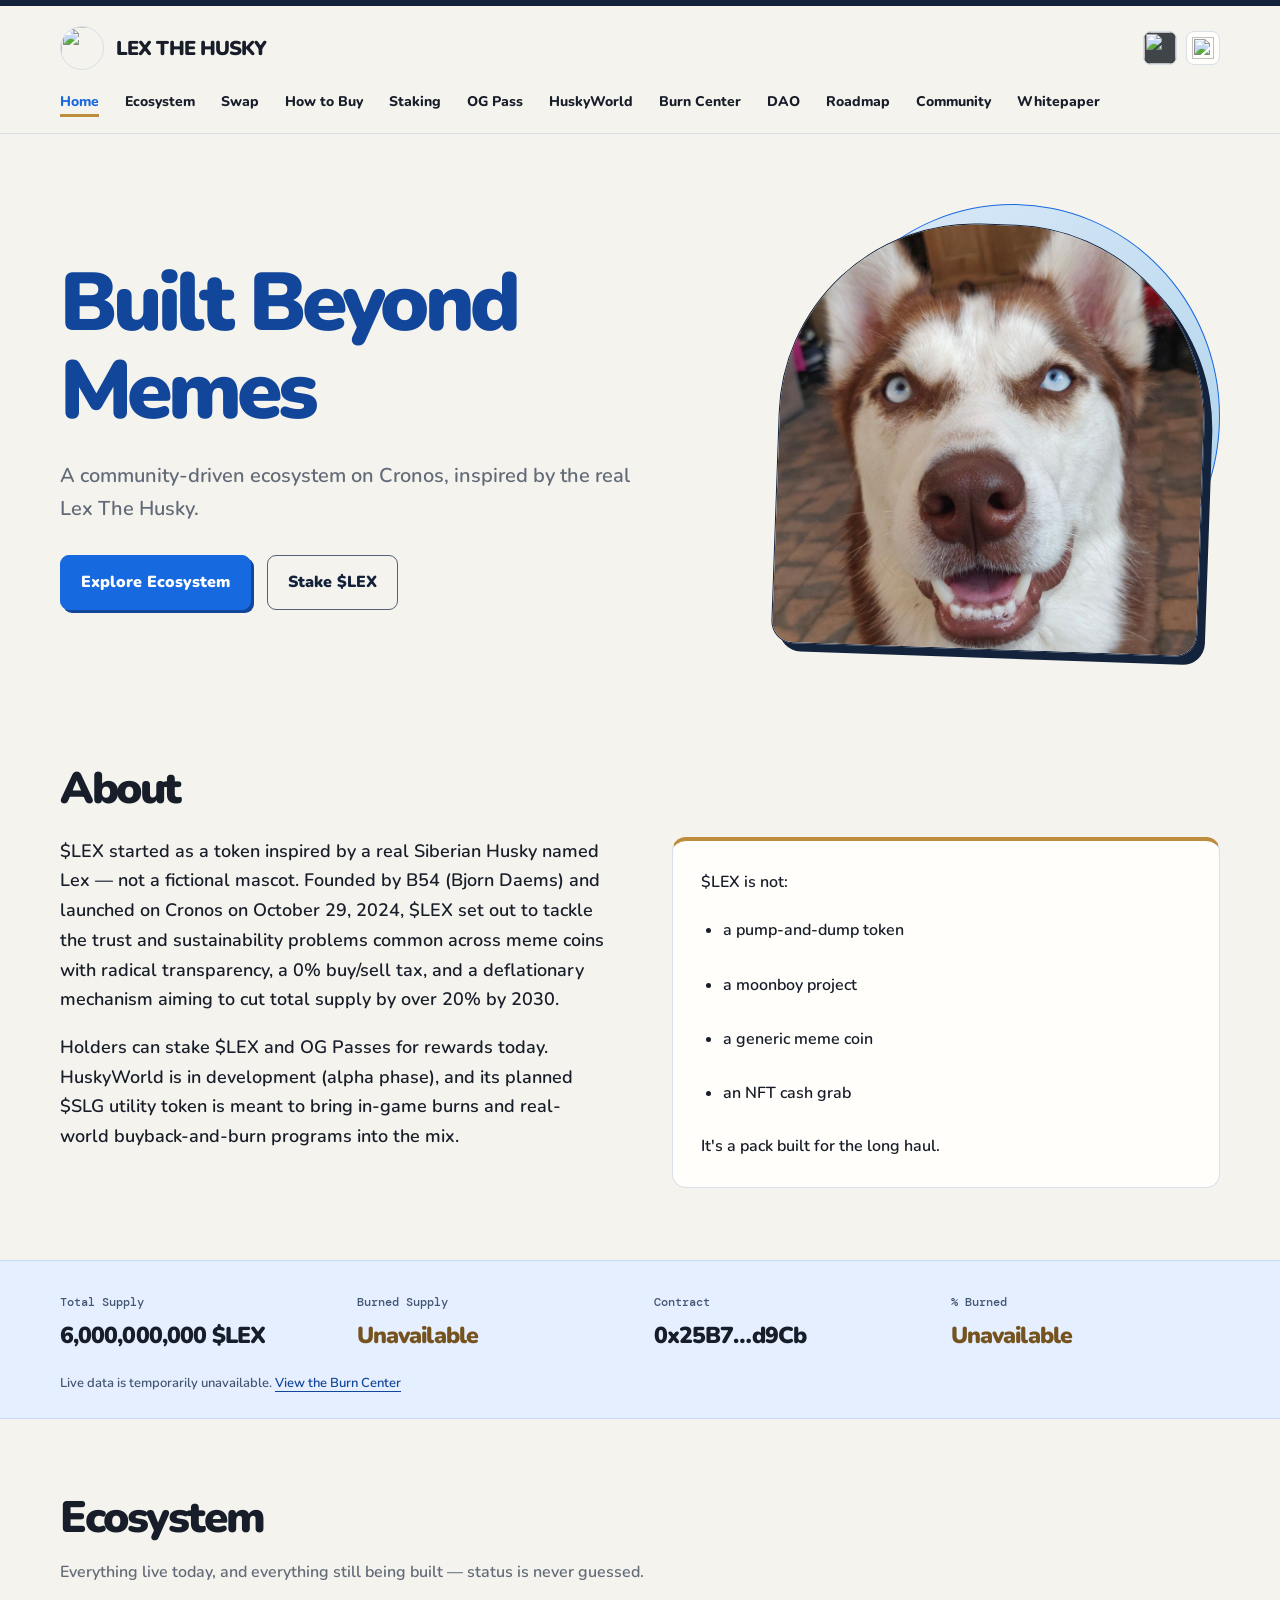
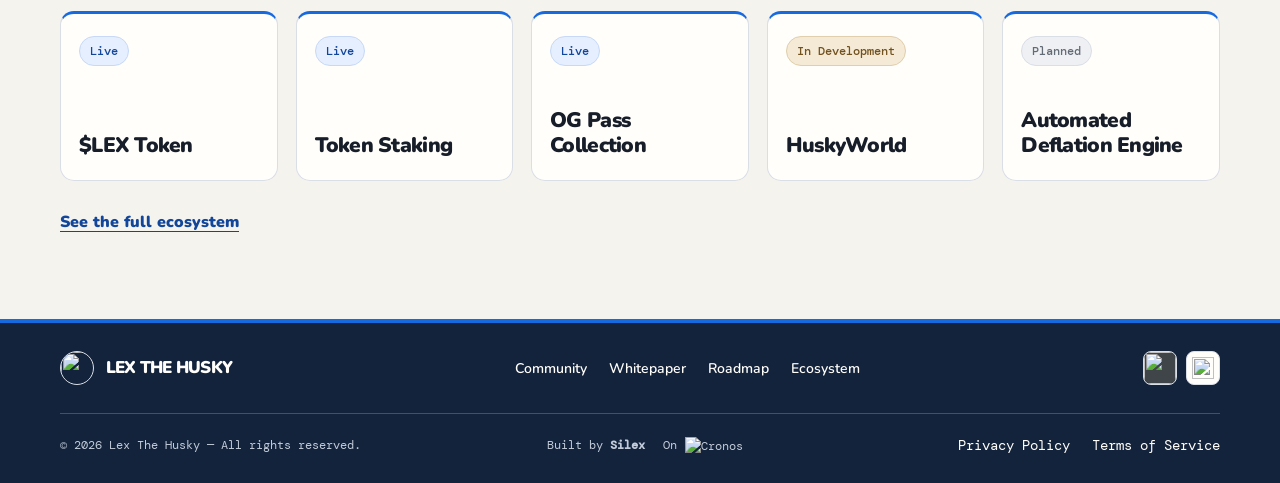
==== index.html @ 372e8819 "Align LEX pages with owner layout and copy" ====
<!doctype html>
<html lang="en"><head>
<meta charset="utf-8"><meta name="viewport" content="width=device-width,initial-scale=1"><meta name="theme-color" content="#f5f3ee">
<title>Lex The Husky</title><meta name="description" content="A community-driven premium crypto ecosystem on Cronos, inspired by the real Lex.">
<link rel="icon" type="image/png" href="/assets/lex-logo.png"><link rel="stylesheet" href="/assets/site.css">
</head><body>
<a class="skip-link" href="#main">Skip to content</a>
<header class="site-header"><div class="container">
<div class="header-top"><a class="brand" href="/"><img src="/assets/lex-logo.png" width="44" height="44" alt="">LEX THE HUSKY</a><div class="socials" aria-label="Social media">
<a class="social-link x-link" href="https://x.com/lexthehusky" target="_blank" rel="noopener noreferrer" aria-label="LEX on X"><img src="/assets/x-logo.png" width="34" height="34" alt=""></a>
<a class="social-link discord" href="https://discord.gg/VgczdxurgU" target="_blank" rel="noopener noreferrer" aria-label="LEX on Discord"><img src="/assets/discord-logo.png" width="22" height="22" alt=""></a>
</div></div>
<nav class="main-nav desktop-nav" aria-label="Main navigation"><a href="/" aria-current="page">Home</a>
<a href="/ecosystem/">Ecosystem</a>
<a href="https://lexthehusky.com/swap">Swap</a>
<a href="https://lexthehusky.com/how-to-buy">How to Buy</a>
<a href="https://lexthehusky.com/staking">Staking</a>
<a href="https://lexthehusky.com/og-pass">OG Pass</a>
<a href="https://lexthehusky.com/huskyworld">HuskyWorld</a>
<a href="https://lexthehusky.com/burn-center">Burn Center</a>
<a href="/dao/">DAO</a>
<a href="/roadmap/">Roadmap</a>
<a href="/community/">Community</a>
<a href="/whitepaper/">Whitepaper</a></nav>
<details class="mobile-menu"><summary>Menu</summary><nav class="main-nav" aria-label="Mobile navigation"><a href="/" aria-current="page">Home</a>
<a href="/ecosystem/">Ecosystem</a>
<a href="https://lexthehusky.com/swap">Swap</a>
<a href="https://lexthehusky.com/how-to-buy">How to Buy</a>
<a href="https://lexthehusky.com/staking">Staking</a>
<a href="https://lexthehusky.com/og-pass">OG Pass</a>
<a href="https://lexthehusky.com/huskyworld">HuskyWorld</a>
<a href="https://lexthehusky.com/burn-center">Burn Center</a>
<a href="/dao/">DAO</a>
<a href="/roadmap/">Roadmap</a>
<a href="/community/">Community</a>
<a href="/whitepaper/">Whitepaper</a></nav></details>
</div></header>
<main id="main" class="home">
<section class="container hero">
<div class="hero-grid">
<div class="hero-copy">
<h1>Built Beyond Memes</h1>
<p>A community-driven ecosystem on Cronos, inspired by the real Lex The Husky.</p>
<div class="actions">
<a href="/ecosystem/" class="button">Explore Ecosystem</a>
<a href="https://lexthehusky.com/staking" class="button secondary">Stake $LEX</a>
</div>
</div>
<div class="hero-art">
<img alt="Lex, the real Siberian Husky behind Lex The Husky" decoding="async" src="/assets/lex-hero.jpg" width="800" height="800" loading="eager" class="hero-image" fetchpriority="high">
</div>
</div>
</section>
<section class="container about" id="about">
<h2>About</h2>
<div class="about-grid">
<div class="about-copy">
<p>$LEX started as a token inspired by a real Siberian Husky named Lex — not a fictional mascot. Founded by B54 (Bjorn Daems) and launched on Cronos on October 29, 2024, $LEX set out to tackle the trust and sustainability problems common across meme coins with radical transparency, a 0% buy/sell tax, and a deflationary mechanism aiming to cut total supply by over 20% by 2030.</p>
<p>Holders can stake $LEX and OG Passes for rewards today. HuskyWorld is in development (alpha phase), and its planned $SLG utility token is meant to bring in-game burns and real-world buyback-and-burn programs into the mix.</p>
</div>
<div class="about-aside">
<p>$LEX is not:</p>
<ul class="stack">
<li>a pump-and-dump token</li>
<li>a moonboy project</li>
<li>a generic meme coin</li>
<li>an NFT cash grab</li>
</ul>
<p>It's a pack built for the long haul.</p>
</div>
</div>
</section>
<section class="stats-band" id="token">
<div class="container stats-grid">
<div class="stat">
<div class="stat-label">Total Supply</div>
<div class="stat-value" id="lex-total-supply">6,000,000,000 $LEX</div>
</div>
<div class="stat">
<div class="stat-label">Burned Supply</div>
<div class="stat-value gold" id="lex-burned-supply">Loading…</div>
</div>
<div class="stat">
<div class="stat-label">Contract</div>
<div title="0x25B7449E2416e0Ef0f244f6cC34eb31C4902d9Cb" class="stat-value">0x25B7…d9Cb</div>
</div>
<div class="stat">
<div class="stat-label">% Burned</div>
<div class="stat-value gold" id="lex-burn-percent">Loading…</div>
</div>
</div>
<p class="container stats-note" id="lex-stats-note">Live from the Cronos chain — burned supply is the LEX balance of the dead wallet, refreshed periodically.</p>
</section>
<section class="container home-ecosystem" id="ecosystem">
<h2>Ecosystem</h2>
<p>Everything live today, and everything still being built — status is never guessed.</p>
<div class="grid cols-5 section-grid">
<a href="https://lexthehusky.com/swap" class="card-link">
<div class="card">
<span class="status">Live</span>
<h3 class="card-title">$LEX Token</h3>
</div>
</a>
<a href="https://lexthehusky.com/staking" class="card-link">
<div class="card">
<span class="status">Live</span>
<h3 class="card-title">Token Staking</h3>
</div>
</a>
<a href="https://lexthehusky.com/og-pass" class="card-link">
<div class="card">
<span class="status">Live</span>
<h3 class="card-title">OG Pass Collection</h3>
</div>
</a>
<a href="https://lexthehusky.com/huskyworld" class="card-link">
<div class="card">
<span class="status building">In Development</span>
<h3 class="card-title">HuskyWorld</h3>
</div>
</a>
<div>
<div class="card">
<span class="status planned">Planned</span>
<h3 class="card-title">Automated Deflation Engine</h3>
</div>
</div>
</div>
<a href="/ecosystem/" class="text-link">See the full ecosystem</a>
</section>
</main>

<footer class="site-footer"><div class="container">
<div class="footer-top"><a class="brand" href="/"><img src="/assets/lex-logo.png" width="34" height="34" alt="">LEX THE HUSKY</a><nav class="footer-links" aria-label="Footer navigation"><a href="/community/">Community</a><a href="/whitepaper/">Whitepaper</a><a href="/roadmap/">Roadmap</a><a href="/ecosystem/">Ecosystem</a></nav><div class="socials" aria-label="Social media">
<a class="social-link x-link" href="https://x.com/lexthehusky" target="_blank" rel="noopener noreferrer" aria-label="LEX on X"><img src="/assets/x-logo.png" width="34" height="34" alt=""></a>
<a class="social-link discord" href="https://discord.gg/VgczdxurgU" target="_blank" rel="noopener noreferrer" aria-label="LEX on Discord"><img src="/assets/discord-logo.png" width="22" height="22" alt=""></a>
</div></div>
<div class="footer-bottom"><span>© 2026 Lex The Husky — All rights reserved.</span><div class="footer-credit"><span>Built by <strong>Silex</strong></span><span class="cronos-credit">On <img src="/assets/cronos-wordmark-light.png" width="88" height="18" alt="Cronos"></span></div><nav class="footer-links" aria-label="Legal"><a href="/privacy-policy/">Privacy Policy</a><a href="/terms-of-service/">Terms of Service</a></nav></div>
</div></footer>
<script src="/assets/burn-stats.js" defer></script>
</body></html>
---- assets/site.css ----
@import url('https://fonts.googleapis.com/css2?family=DM+Mono:wght@400;500&family=Nunito:wght@500;600;700;800;900;1000&display=swap');

:root {
  --paper: #f5f3ee;
  --ink: #171d29;
  --muted: #626b78;
  --blue: #1769e0;
  --blue-dark: #12469a;
  --blue-pale: #e5efff;
  --gold: #bd8c3d;
  --navy: #14233c;
  --line: #d9dee7;
  --white: #fffefa;
  --max: 1160px;
}
* { box-sizing: border-box; }
html { scroll-behavior: smooth; scroll-padding-top: 24px; }
body { margin: 0; background: var(--paper); color: var(--ink); font: 600 16px/1.65 Nunito, system-ui, sans-serif; }
a { color: var(--blue-dark); text-decoration-thickness: 1px; text-underline-offset: 4px; }
img { max-width: 100%; height: auto; display: block; }
button, summary { font: inherit; }
button, a, summary { -webkit-tap-highlight-color: transparent; }
:focus-visible { outline: 3px solid var(--blue); outline-offset: 5px; }
.container { width: min(var(--max), calc(100% - 48px)); margin-inline: auto; }
.skip-link { position: absolute; left: 20px; top: -100px; background: var(--white); padding: 12px 20px; z-index: 100; }
.skip-link:focus { top: 12px; }
.site-header { border-top: 6px solid var(--navy); border-bottom: 1px solid var(--line); }
.header-top { min-height: 84px; display: flex; justify-content: space-between; align-items: center; gap: 20px; }
.brand { display: inline-flex; align-items: center; gap: 12px; color: var(--ink); font-size: 20px; font-weight: 1000; letter-spacing: -.045em; text-decoration: none; white-space: nowrap; }
.brand img { width: 44px; height: 44px; border: 1px solid var(--line); border-radius: 50%; }
.socials { display: flex; align-items: center; gap: 9px; }
.social-link { width: 34px; height: 34px; border: 1px solid var(--line); border-radius: 8px; background: var(--white); display: grid; place-items: center; overflow: hidden; }
.social-link.x-link { background: #404549; }
.social-link img { width: 100%; height: 100%; object-fit: contain; }
.social-link.discord img { width: 22px; height: 22px; }
.main-nav { display: flex; flex-wrap: wrap; gap: 8px 26px; padding: 0 0 20px; }
.main-nav a { color: var(--ink); font-size: 14px; font-weight: 800; text-decoration: none; white-space: nowrap; }
.main-nav a:hover, .main-nav a[aria-current='page'] { color: var(--blue); }
.main-nav a[aria-current='page'] { text-decoration: underline; text-decoration-color: var(--gold); text-decoration-thickness: 3px; text-underline-offset: 8px; }
.mobile-menu { display: none; }
h1, h2, h3 { font-weight: 1000; line-height: 1.07; letter-spacing: -.055em; overflow-wrap: break-word; }
h1 { font-size: clamp(44px, 6vw, 76px); margin: 0; }
h2 { font-size: clamp(30px, 3.6vw, 44px); margin: 0 0 24px; }
h3 { font-size: 21px; margin: 0; }
p { margin: 0 0 18px; }
p:last-child { margin-bottom: 0; }
.page { padding-block: 68px 80px; min-height: 65vh; }
.page > p:first-of-type { max-width: 760px; margin-top: 24px; font-size: 19px; color: var(--muted); }
.page > section, .page > .stack { margin-top: 58px; }
.page section + section { margin-top: 58px; }
.page section > p { max-width: 780px; color: var(--muted); }
.grid { display: grid; gap: 18px; }
.cols-2 { grid-template-columns: repeat(2, minmax(0, 1fr)); }
.cols-4 { grid-template-columns: repeat(4, minmax(0, 1fr)); }
.cols-5 { grid-template-columns: repeat(5, minmax(0, 1fr)); }
.row { display: flex; align-items: center; gap: 16px; flex-wrap: wrap; }
.between { justify-content: space-between; }
.stack { display: flex; flex-direction: column; gap: 20px; }
.grid > *, .row > *, .hero-grid > *, .about-grid > * { min-width: 0; }
.section-grid { margin-top: 26px; }
.card { display: flex; flex-direction: column; gap: 18px; height: 100%; padding: 24px; border: 1px solid var(--line); border-radius: 14px; background: var(--white); }
.card-link { display: block; height: 100%; text-decoration: none; color: var(--ink); transition: transform .18s, box-shadow .18s; }
.card-link:hover { transform: translate(-2px, -3px); box-shadow: 5px 6px 0 #d6e2f5; border-radius: 14px; }
.card p { color: var(--muted); font-size: 15px; line-height: 1.6; }
.card-title { display: block; font-size: 21px; font-weight: 900; line-height: 1.2; letter-spacing: -.035em; }
.status { display: inline-flex; align-items: center; align-self: flex-start; width: fit-content; border: 1px solid #c7d9f7; border-radius: 30px; background: var(--blue-pale); color: var(--blue-dark); padding: 5px 10px; font: 500 12px/1.5 'DM Mono', monospace; white-space: nowrap; }
.status.building { color: #72521f; border-color: #e0ceac; background: #f5ead5; }
.status.planned { color: #636b76; border-color: #d9dee7; background: #eef0f3; }
.project-logo { width: 34px; height: 34px; border-radius: 50%; object-fit: cover; }
.button { display: inline-flex; width: fit-content; justify-content: center; align-items: center; background: var(--blue); color: white; padding: 13px 20px; border: 1px solid var(--blue); border-radius: 9px; box-shadow: 3px 3px 0 var(--blue-dark); font-size: 16px; font-weight: 900; text-decoration: none; transition: transform .18s, box-shadow .18s; }
.button:hover { transform: translate(-2px, -2px); box-shadow: 5px 5px 0 var(--blue-dark); }
.button.secondary { background: transparent; color: var(--navy); border-color: #536176; box-shadow: none; }
.actions { display: flex; flex-wrap: wrap; align-items: center; gap: 16px; margin-top: 30px; }
.text-link { display: inline-block; margin-top: 28px; font-weight: 900; }
.hero { padding-block: 70px 82px; }
.hero-grid { display: grid; grid-template-columns: 3fr 2fr; gap: 56px; align-items: center; }
.hero h1 { max-width: 660px; font-size: clamp(48px, 6.4vw, 82px); color: var(--blue-dark); }
.hero p { max-width: 570px; font-size: 20px; color: var(--muted); margin-top: 24px; }
.hero-art { position: relative; padding: 20px 16px 16px 0; }
.hero-art::before { content: ''; position: absolute; inset: 0 0 8% 6%; border: 1px solid var(--blue); background: linear-gradient(145deg, #dceaf9, #a9d0e8); border-radius: 50%; }
.hero-image { position: relative; width: 100%; aspect-ratio: 1; object-fit: cover; object-position: 50% 40%; border: 1.5px solid var(--navy); border-radius: 46% 46% 22px 22px; box-shadow: 8px 8px 0 var(--navy); transform: rotate(2deg); }
.about { padding-block: 18px 72px; }
.about-grid { display: grid; grid-template-columns: 1fr 1fr; gap: 64px; }
.about-copy p { font-size: 18px; }
.about-aside { padding: 28px; align-self: start; border: 1px solid var(--line); border-top: 4px solid var(--gold); border-radius: 14px; background: var(--white); }
.about-aside ul { padding-left: 22px; margin-block: 16px 22px; }
.about-aside li { padding-block: 4px; }
.stats-band { background: var(--blue-pale); border-block: 1px solid #c7d9f7; }
.stats-grid { display: grid; grid-template-columns: repeat(4, minmax(0, 1fr)); gap: 28px; padding-block: 32px 22px; }
.stat-label { display: block; color: #435674; font: 500 12px/1.5 'DM Mono', monospace; margin-bottom: 10px; }
.stat-value { font-size: clamp(17px, 1.9vw, 23px); font-weight: 1000; letter-spacing: -.04em; line-height: 1.3; overflow-wrap: anywhere; }
.stat-value.gold { color: #75531f; }
.stat-value a { color: inherit; }
.stats-note { padding-bottom: 24px; font-size: 13px; color: #435674; }
.home-ecosystem { padding-block: 76px 84px; }
.home-ecosystem > p { color: var(--muted); max-width: 650px; margin-top: -8px; }
.home-ecosystem .card { min-height: 170px; justify-content: space-between; padding: 22px 18px; border-top: 3px solid var(--blue); }
.page-roadmap > .stack { gap: 64px; }
.page-roadmap .row h2 { margin-bottom: 0; }
.step { font: 500 14px 'DM Mono', monospace; color: var(--blue-dark); border: 1px solid var(--line); background: var(--white); padding: 10px; border-radius: 9px; }
.page-roadmap .card-title { font-size: 19px; }
.page-ecosystem figure { margin: 0; }
.image-frame { overflow: hidden; border: 1px solid var(--ink); border-radius: 16px; aspect-ratio: 1; background: var(--blue-pale); }
.image-frame img { width: 100%; height: 100%; object-fit: cover; }
figcaption { margin-top: 12px; font-size: 16px; font-weight: 900; }
.avatar { width: 72px; height: 72px; flex: 0 0 72px; border: 1px solid var(--line); border-radius: 50%; overflow: hidden; }
.avatar img { width: 100%; height: 100%; object-fit: cover; }
.person-name { font-size: 20px; font-weight: 900; }
.person-role { color: var(--muted); display: block; }
.page-community section { padding: 28px; border: 1px solid var(--line); border-radius: 14px; background: var(--white); }
.page-community section + section { margin-top: 24px; }
.pill { display: inline-flex; align-items: center; border: 1px solid #b7c9e2; border-radius: 9px; padding: 9px 15px; color: var(--blue-dark); font-size: 14px; font-weight: 800; text-decoration: none; }
.pill:hover { background: var(--blue-pale); }
.section-links { margin-top: 18px; }
.facts { max-width: 820px; margin-block: 42px 26px; display: grid; grid-template-columns: 1fr 1fr; gap: 24px; }
.fact { padding: 18px 0; border-bottom: 1px solid var(--line); }
dt { font-size: 14px; color: var(--muted); }
dd { margin: 6px 0 0; font-size: 18px; font-weight: 900; overflow-wrap: anywhere; }
.fine-print { max-width: 820px; font-size: 14px; color: var(--muted); }
.page-whitepaper > .button { margin-top: 30px; }
.page-dao .card { max-width: 860px; }
.page-dao ol { margin: 0; padding-left: 24px; }
.page-dao li { padding-left: 8px; margin-bottom: 14px; }
.page-dao li:last-child { margin-bottom: 0; }
.page-dao li::marker { color: var(--blue-dark); font-weight: 900; }
.legal-main { max-width: 860px; }
.legal-main .notice, .legal-main .draft { border: 1px solid #c7d9f7; border-radius: 12px; background: var(--blue-pale); color: #304763; padding: 20px; }
.legal-main section, .legal-main .notice { margin-top: 30px; }
.legal-main h2 { font-size: 28px; margin-bottom: 16px; }
.legal-main .kicker { font: 500 13px 'DM Mono', monospace; color: var(--blue-dark); margin-bottom: 18px; }
.site-footer { background: var(--navy); color: var(--white); border-top: 4px solid var(--blue); }
.footer-top { display: flex; flex-wrap: wrap; align-items: center; justify-content: space-between; gap: 24px; padding-block: 28px; }
.footer-top .brand { color: var(--white); font-size: 17px; }
.footer-top .brand img { width: 34px; height: 34px; }
.footer-links { display: flex; flex-wrap: wrap; gap: 12px 22px; }
.footer-links a { color: var(--white); text-decoration: none; font-size: 14px; }
.footer-links a:hover { text-decoration: underline; }
.footer-bottom { display: flex; flex-wrap: wrap; justify-content: space-between; align-items: center; gap: 20px; padding-block: 20px 26px; border-top: 1px solid #41516a; color: #c2cbd9; font: 400 12px/1.6 'DM Mono', monospace; }
.footer-credit { display: flex; flex-wrap: wrap; align-items: center; gap: 18px; }
.cronos-credit { display: flex; gap: 8px; align-items: center; }
.cronos-credit img { width: 88px; height: auto; }
@media (min-width: 761px) and (max-width: 1000px) { .cols-4, .cols-5 { grid-template-columns: repeat(2, minmax(0, 1fr)); } .hero-grid { gap: 32px; } }
@media (max-width: 760px) {
  .container { width: calc(100% - 36px); }
  .header-top { min-height: 70px; }
  .brand { font-size: 17px; gap: 9px; }
  .brand img { width: 36px; height: 36px; }
  .desktop-nav { display: none; }
  .mobile-menu { display: block; }
  .mobile-menu summary { cursor: pointer; width: fit-content; padding: 6px 0 14px; color: var(--blue-dark); font-weight: 900; }
  .mobile-menu .main-nav { display: grid; grid-template-columns: 1fr 1fr; gap: 16px; padding-top: 8px; }
  .mobile-menu .main-nav a { font-size: 15px; }
  .hero { padding-block: 46px 58px; }
  .hero-grid, .about-grid { grid-template-columns: 1fr; gap: 32px; }
  .hero h1 { font-size: clamp(45px, 12vw, 66px); }
  .hero p { font-size: 18px; }
  .hero-art { width: min(380px, 100%); margin-inline: auto; }
  .about { padding-bottom: 44px; }
  .about-copy p { font-size: 17px; }
  .about-aside { padding: 22px; }
  .stats-grid { grid-template-columns: 1fr 1fr; gap: 24px 20px; }
  .stat-value { font-size: 19px; }
  .cols-4, .cols-5 { grid-template-columns: repeat(2, minmax(0, 1fr)); }
  .home-ecosystem { padding-block: 48px 56px; }
  .home-ecosystem .card { min-height: 160px; }
  .page { padding-block: 44px 56px; }
  .page > section, .page > .stack, .page section + section { margin-top: 42px; }
  .page-community section { padding: 22px; }
  .page-community section + section { margin-top: 20px; }
  .page-ecosystem .cols-4 { grid-template-columns: 1fr; }
  .page-ecosystem .cols-2 { grid-template-columns: 1fr; }
  .card { padding: 22px; }
  .facts { grid-template-columns: 1fr; gap: 0; }
  .footer-top { align-items: flex-start; }
  .footer-links { width: 100%; }
  .footer-bottom { align-items: flex-start; flex-direction: column; }
}
@media (max-width: 420px) { .home-ecosystem .cols-5, .page-roadmap .cols-4 { grid-template-columns: 1fr; } .home-ecosystem .card { min-height: 135px; } }
@media (prefers-reduced-motion: reduce) { html { scroll-behavior: auto; } * { transition: none !important; } }
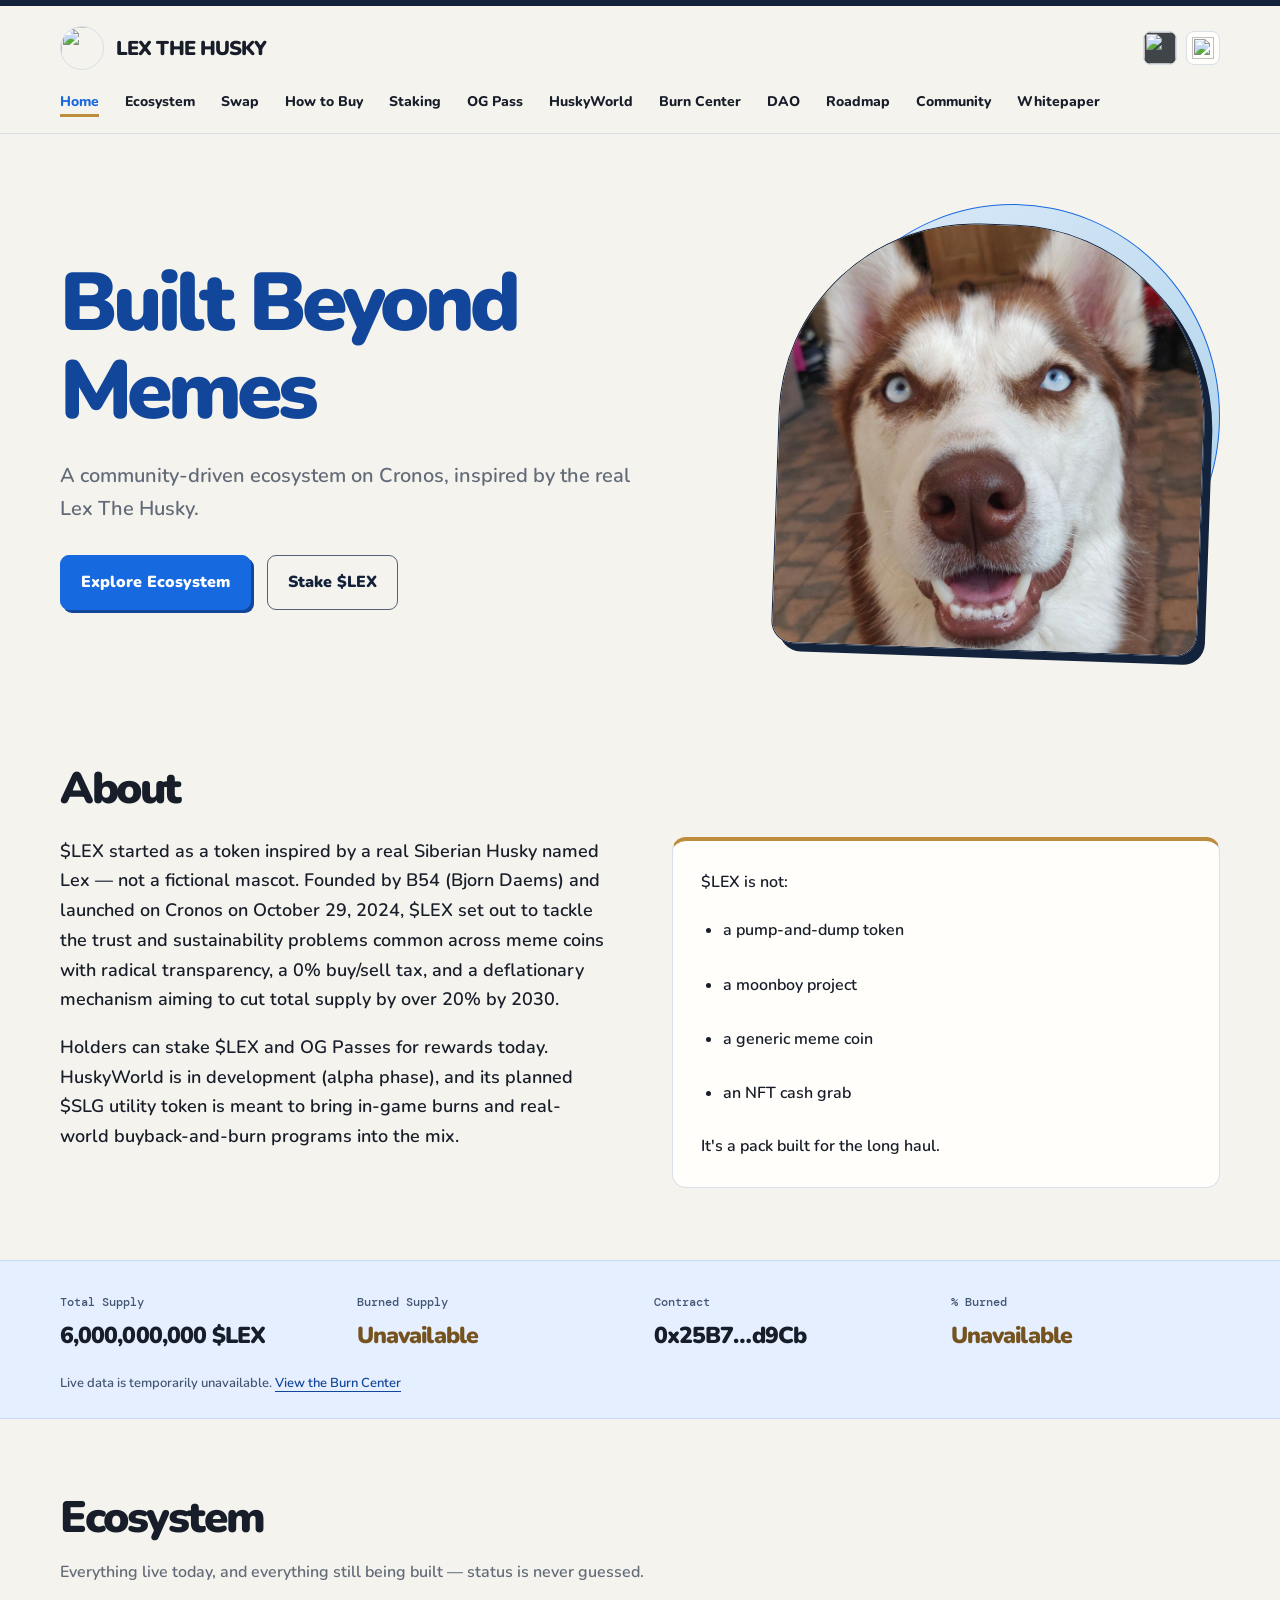
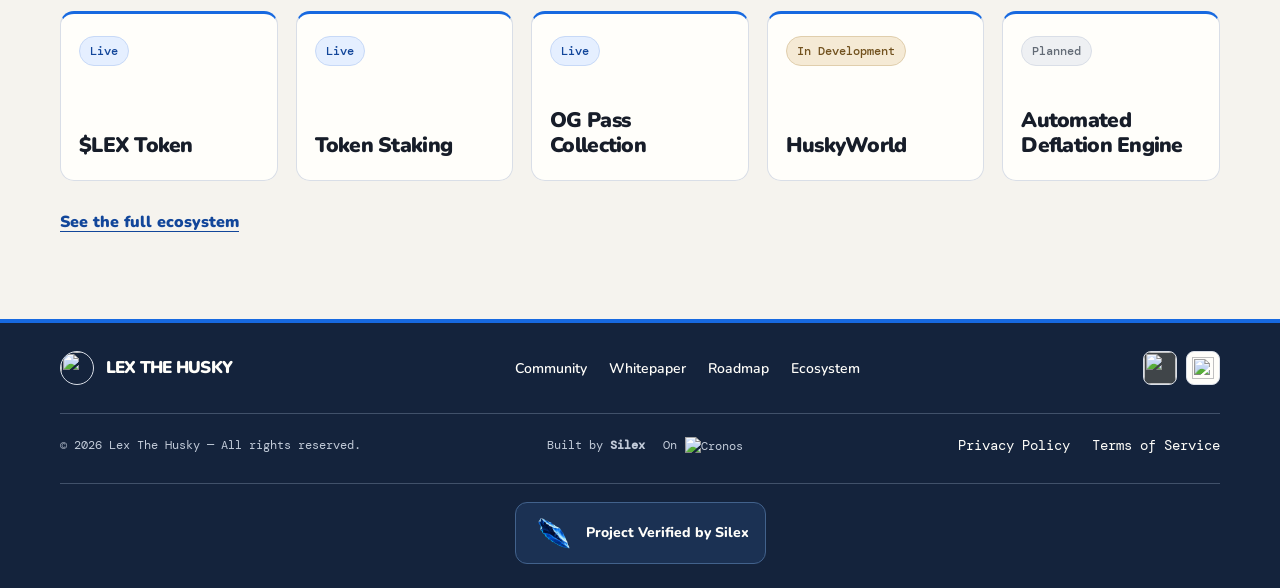
==== commit 56252841: "Add Silex verification badge to all page footers" ====
--- a/index.html
+++ b/index.html
@@ -136,6 +136,7 @@
 <a class="social-link discord" href="https://discord.gg/VgczdxurgU" target="_blank" rel="noopener noreferrer" aria-label="LEX on Discord"><img src="/assets/discord-logo.png" width="22" height="22" alt=""></a>
 </div></div>
 <div class="footer-bottom"><span>© 2026 Lex The Husky — All rights reserved.</span><div class="footer-credit"><span>Built by <strong>Silex</strong></span><span class="cronos-credit">On <img src="/assets/cronos-wordmark-light.png" width="88" height="18" alt="Cronos"></span></div><nav class="footer-links" aria-label="Legal"><a href="/privacy-policy/">Privacy Policy</a><a href="/terms-of-service/">Terms of Service</a></nav></div>
+<div class="footer-verification"><a class="silex-verification" href="https://silexnetwork.com/" target="_blank" rel="noopener noreferrer"><img src="/assets/silex-verified.png" width="42" height="42" loading="lazy" alt=""><span>Project Verified by Silex</span></a></div>
 </div></footer>
 <script src="/assets/burn-stats.js" defer></script>
 </body></html>
--- a/assets/site.css
+++ b/assets/site.css
@@ -139,6 +139,10 @@
 .footer-credit { display: flex; flex-wrap: wrap; align-items: center; gap: 18px; }
 .cronos-credit { display: flex; gap: 8px; align-items: center; }
 .cronos-credit img { width: 88px; height: auto; }
+.footer-verification { display: flex; justify-content: center; padding-block: 18px 24px; border-top: 1px solid #41516a; }
+.silex-verification { display: inline-flex; align-items: center; gap: 12px; max-width: 100%; padding: 9px 16px; border: 1px solid #42628c; border-radius: 12px; background: #1b3153; color: var(--white); font-size: 14px; font-weight: 800; text-decoration: none; }
+.silex-verification:hover { border-color: #8abaff; background: #213d65; }
+.silex-verification img { width: 42px; height: 42px; flex: 0 0 42px; object-fit: contain; }
 @media (min-width: 761px) and (max-width: 1000px) { .cols-4, .cols-5 { grid-template-columns: repeat(2, minmax(0, 1fr)); } .hero-grid { gap: 32px; } }
 @media (max-width: 760px) {
   .container { width: calc(100% - 36px); }
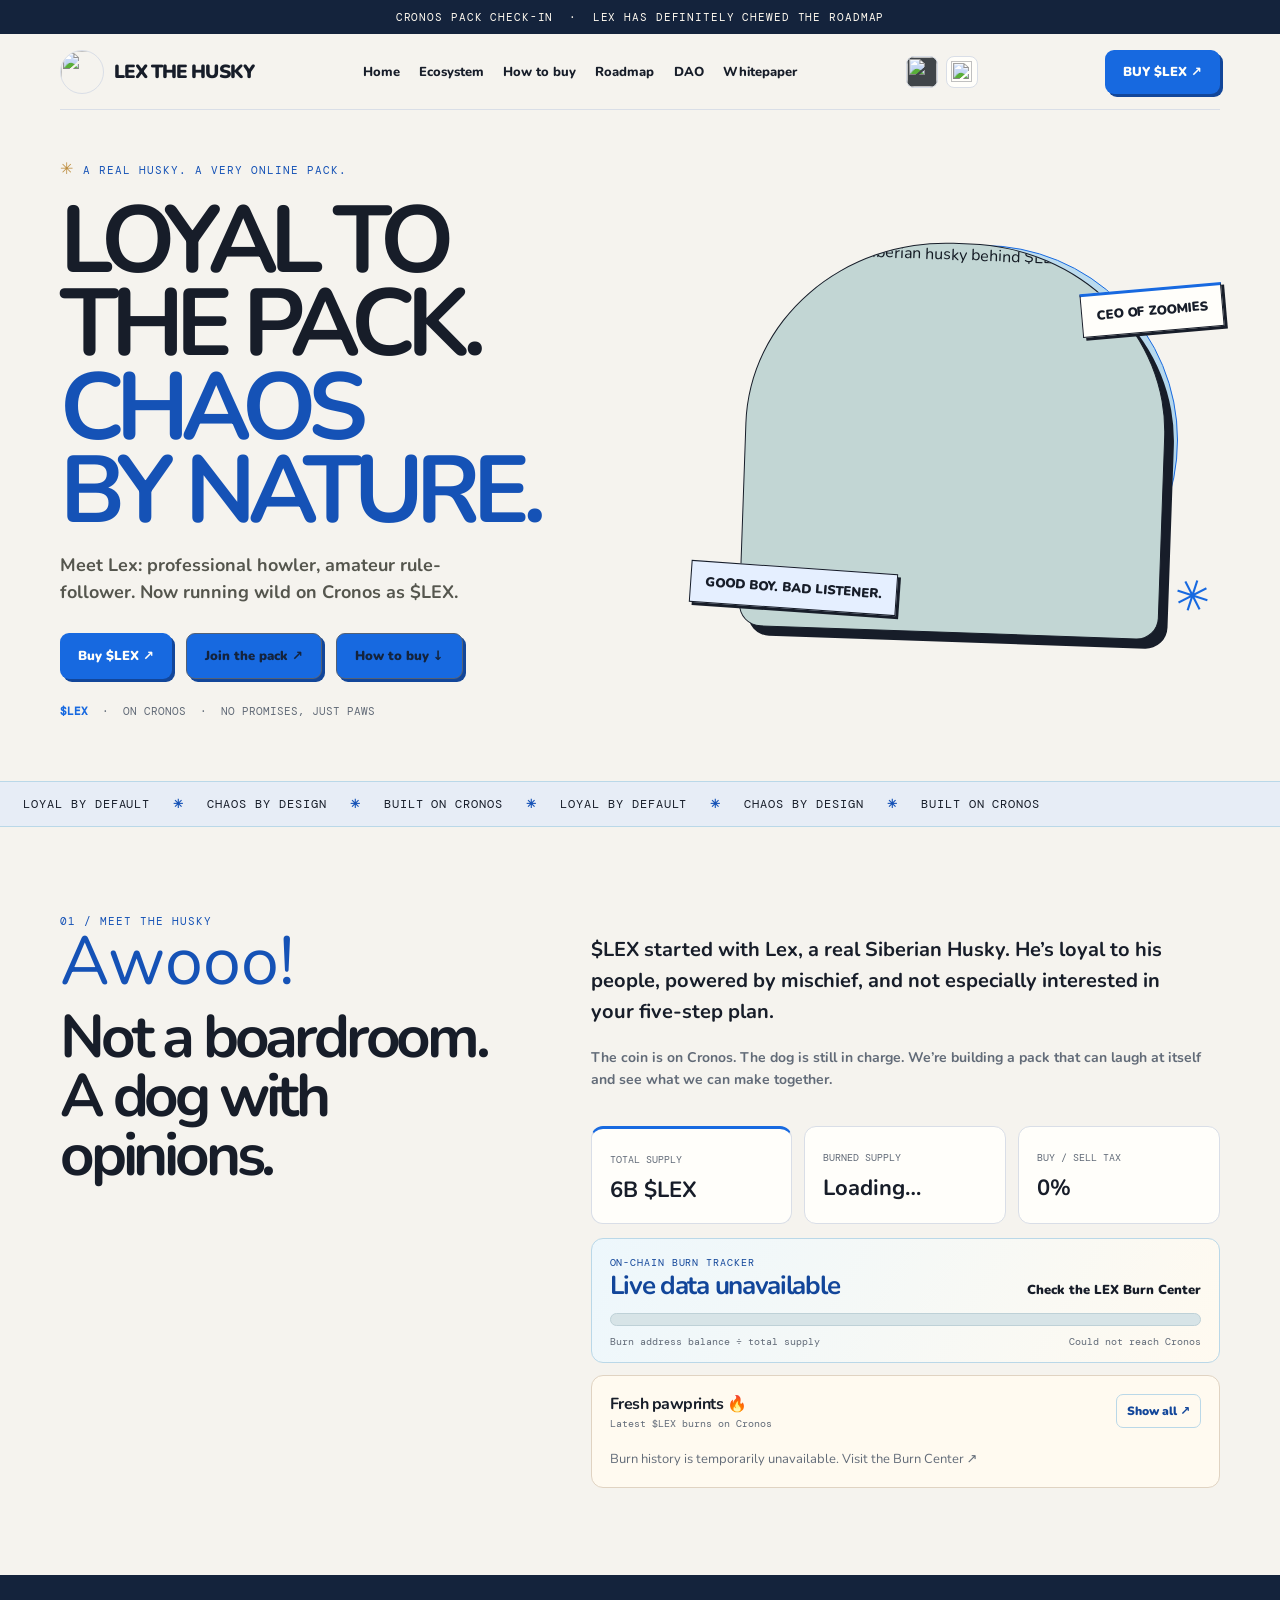
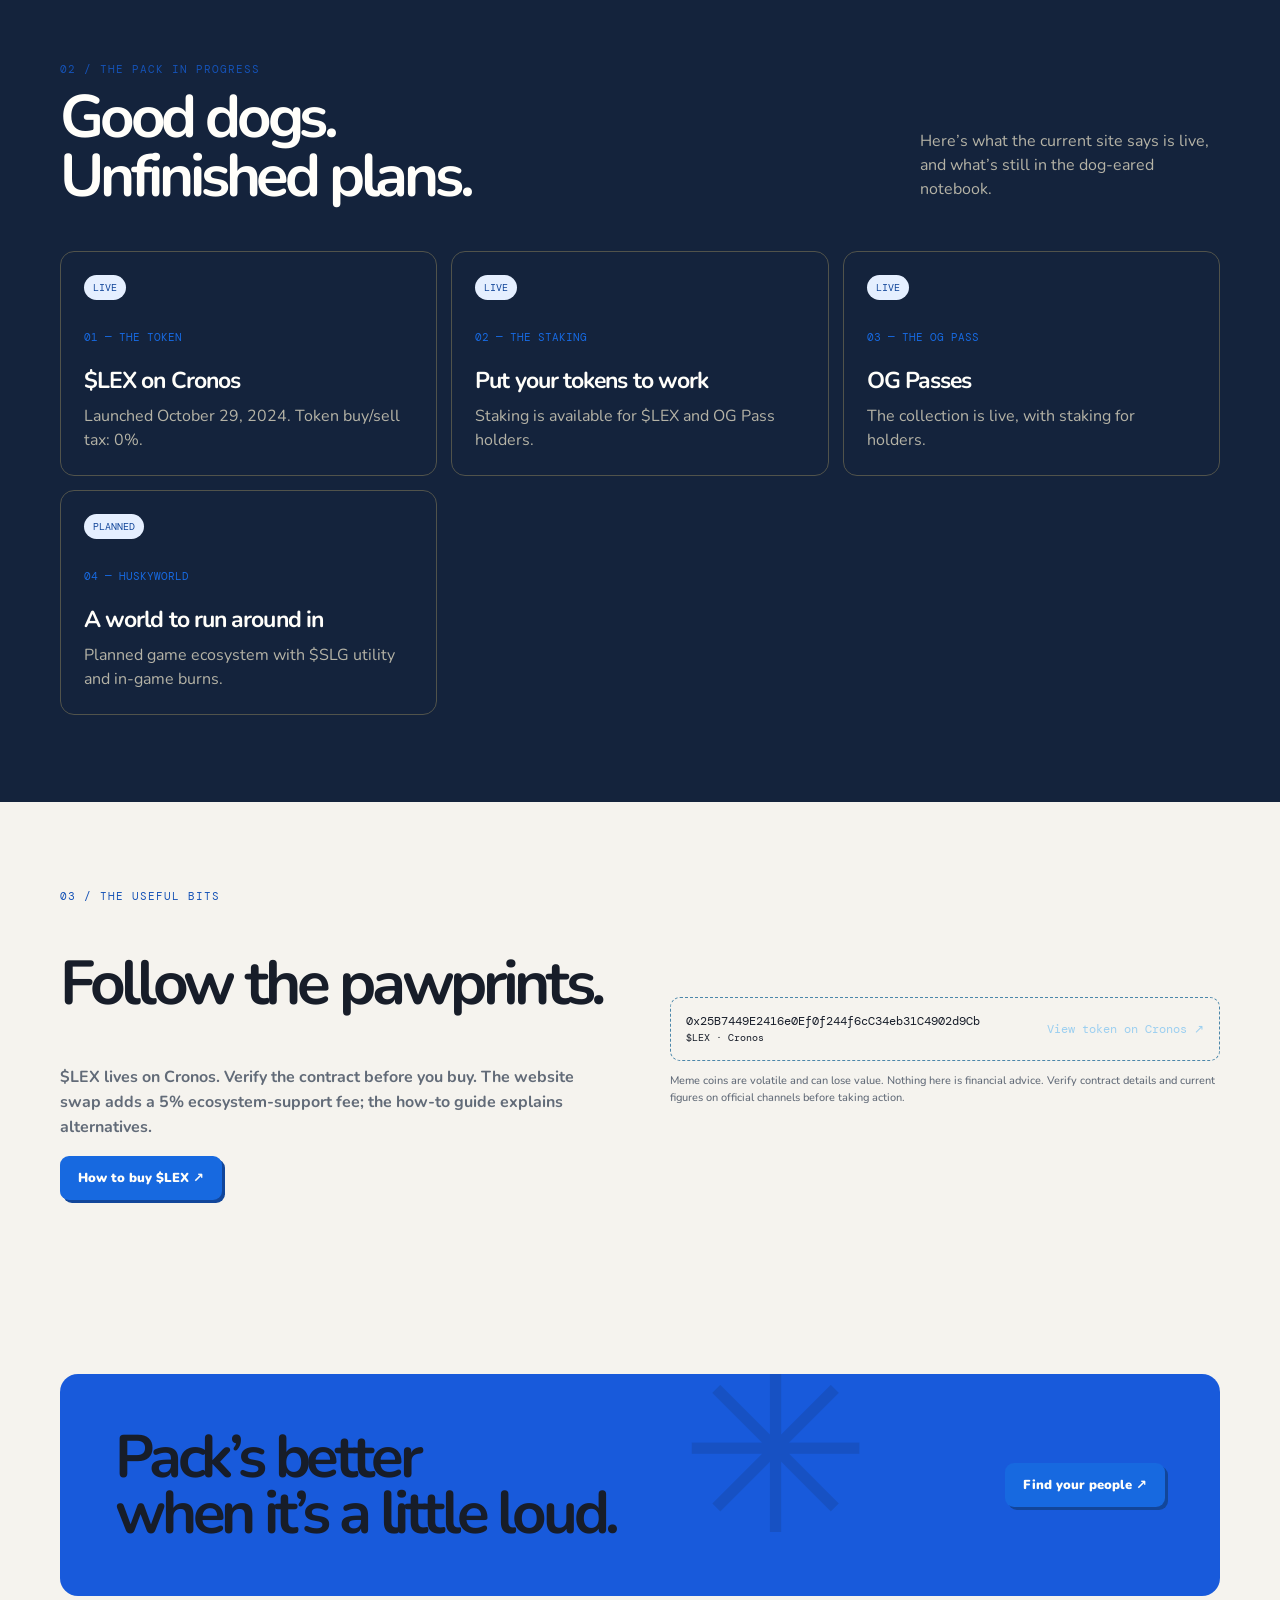
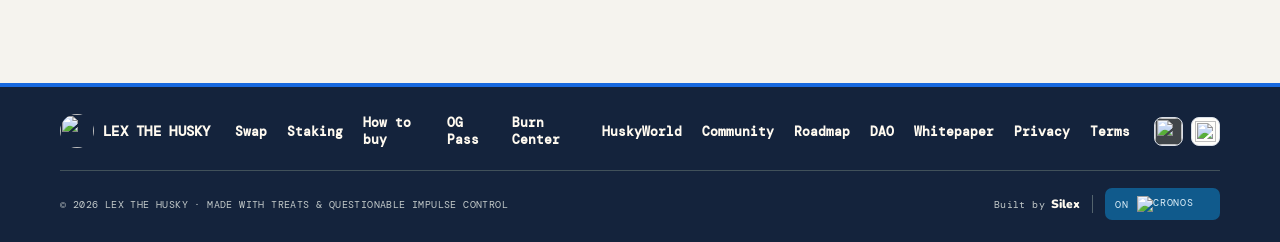
==== commit f6563303: "Finalize LEX homepage and navigation Use the cohesive brown, cream and Cronos-blue LEX brand system." ====
--- a/index.html
+++ b/index.html
@@ -1,142 +1,189 @@
-<!doctype html>
-<html lang="en"><head>
-<meta charset="utf-8"><meta name="viewport" content="width=device-width,initial-scale=1"><meta name="theme-color" content="#f5f3ee">
-<title>Lex The Husky</title><meta name="description" content="A community-driven premium crypto ecosystem on Cronos, inspired by the real Lex.">
-<link rel="icon" type="image/png" href="/assets/lex-logo.png"><link rel="stylesheet" href="/assets/site.css">
-</head><body>
-<a class="skip-link" href="#main">Skip to content</a>
-<header class="site-header"><div class="container">
-<div class="header-top"><a class="brand" href="/"><img src="/assets/lex-logo.png" width="44" height="44" alt="">LEX THE HUSKY</a><div class="socials" aria-label="Social media">
-<a class="social-link x-link" href="https://x.com/lexthehusky" target="_blank" rel="noopener noreferrer" aria-label="LEX on X"><img src="/assets/x-logo.png" width="34" height="34" alt=""></a>
-<a class="social-link discord" href="https://discord.gg/VgczdxurgU" target="_blank" rel="noopener noreferrer" aria-label="LEX on Discord"><img src="/assets/discord-logo.png" width="22" height="22" alt=""></a>
-</div></div>
-<nav class="main-nav desktop-nav" aria-label="Main navigation"><a href="/" aria-current="page">Home</a>
-<a href="/ecosystem/">Ecosystem</a>
-<a href="https://lexthehusky.com/swap">Swap</a>
-<a href="https://lexthehusky.com/how-to-buy">How to Buy</a>
-<a href="https://lexthehusky.com/staking">Staking</a>
-<a href="https://lexthehusky.com/og-pass">OG Pass</a>
-<a href="https://lexthehusky.com/huskyworld">HuskyWorld</a>
-<a href="https://lexthehusky.com/burn-center">Burn Center</a>
-<a href="/dao/">DAO</a>
-<a href="/roadmap/">Roadmap</a>
-<a href="/community/">Community</a>
-<a href="/whitepaper/">Whitepaper</a></nav>
-<details class="mobile-menu"><summary>Menu</summary><nav class="main-nav" aria-label="Mobile navigation"><a href="/" aria-current="page">Home</a>
-<a href="/ecosystem/">Ecosystem</a>
-<a href="https://lexthehusky.com/swap">Swap</a>
-<a href="https://lexthehusky.com/how-to-buy">How to Buy</a>
-<a href="https://lexthehusky.com/staking">Staking</a>
-<a href="https://lexthehusky.com/og-pass">OG Pass</a>
-<a href="https://lexthehusky.com/huskyworld">HuskyWorld</a>
-<a href="https://lexthehusky.com/burn-center">Burn Center</a>
-<a href="/dao/">DAO</a>
-<a href="/roadmap/">Roadmap</a>
-<a href="/community/">Community</a>
-<a href="/whitepaper/">Whitepaper</a></nav></details>
-</div></header>
-<main id="main" class="home">
-<section class="container hero">
-<div class="hero-grid">
-<div class="hero-copy">
-<h1>Built Beyond Memes</h1>
-<p>A community-driven ecosystem on Cronos, inspired by the real Lex The Husky.</p>
-<div class="actions">
-<a href="/ecosystem/" class="button">Explore Ecosystem</a>
-<a href="https://lexthehusky.com/staking" class="button secondary">Stake $LEX</a>
-</div>
-</div>
-<div class="hero-art">
-<img alt="Lex, the real Siberian Husky behind Lex The Husky" decoding="async" src="/assets/lex-hero.jpg" width="800" height="800" loading="eager" class="hero-image" fetchpriority="high">
-</div>
-</div>
-</section>
-<section class="container about" id="about">
-<h2>About</h2>
-<div class="about-grid">
-<div class="about-copy">
-<p>$LEX started as a token inspired by a real Siberian Husky named Lex — not a fictional mascot. Founded by B54 (Bjorn Daems) and launched on Cronos on October 29, 2024, $LEX set out to tackle the trust and sustainability problems common across meme coins with radical transparency, a 0% buy/sell tax, and a deflationary mechanism aiming to cut total supply by over 20% by 2030.</p>
-<p>Holders can stake $LEX and OG Passes for rewards today. HuskyWorld is in development (alpha phase), and its planned $SLG utility token is meant to bring in-game burns and real-world buyback-and-burn programs into the mix.</p>
-</div>
-<div class="about-aside">
-<p>$LEX is not:</p>
-<ul class="stack">
-<li>a pump-and-dump token</li>
-<li>a moonboy project</li>
-<li>a generic meme coin</li>
-<li>an NFT cash grab</li>
-</ul>
-<p>It's a pack built for the long haul.</p>
-</div>
-</div>
-</section>
-<section class="stats-band" id="token">
-<div class="container stats-grid">
-<div class="stat">
-<div class="stat-label">Total Supply</div>
-<div class="stat-value" id="lex-total-supply">6,000,000,000 $LEX</div>
-</div>
-<div class="stat">
-<div class="stat-label">Burned Supply</div>
-<div class="stat-value gold" id="lex-burned-supply">Loading…</div>
-</div>
-<div class="stat">
-<div class="stat-label">Contract</div>
-<div title="0x25B7449E2416e0Ef0f244f6cC34eb31C4902d9Cb" class="stat-value">0x25B7…d9Cb</div>
-</div>
-<div class="stat">
-<div class="stat-label">% Burned</div>
-<div class="stat-value gold" id="lex-burn-percent">Loading…</div>
-</div>
-</div>
-<p class="container stats-note" id="lex-stats-note">Live from the Cronos chain — burned supply is the LEX balance of the dead wallet, refreshed periodically.</p>
-</section>
-<section class="container home-ecosystem" id="ecosystem">
-<h2>Ecosystem</h2>
-<p>Everything live today, and everything still being built — status is never guessed.</p>
-<div class="grid cols-5 section-grid">
-<a href="https://lexthehusky.com/swap" class="card-link">
-<div class="card">
-<span class="status">Live</span>
-<h3 class="card-title">$LEX Token</h3>
-</div>
-</a>
-<a href="https://lexthehusky.com/staking" class="card-link">
-<div class="card">
-<span class="status">Live</span>
-<h3 class="card-title">Token Staking</h3>
-</div>
-</a>
-<a href="https://lexthehusky.com/og-pass" class="card-link">
-<div class="card">
-<span class="status">Live</span>
-<h3 class="card-title">OG Pass Collection</h3>
-</div>
-</a>
-<a href="https://lexthehusky.com/huskyworld" class="card-link">
-<div class="card">
-<span class="status building">In Development</span>
-<h3 class="card-title">HuskyWorld</h3>
-</div>
-</a>
-<div>
-<div class="card">
-<span class="status planned">Planned</span>
-<h3 class="card-title">Automated Deflation Engine</h3>
-</div>
-</div>
-</div>
-<a href="/ecosystem/" class="text-link">See the full ecosystem</a>
-</section>
-</main>
+<!doctype html>
+<html lang="en">
+<head>
+<meta charset="utf-8"><meta name="viewport" content="width=device-width,initial-scale=1"><meta name="theme-color" content="#f4ecdd">
+<title>LEX the Husky — The pack is a little unhinged</title>
+<style>
+@import url('https://fonts.googleapis.com/css2?family=DM+Mono:wght@400;500&family=Nunito:wght@500;600;700;800;900;1000&display=swap');
+:root{--paper:#f4ecdd;--ink:#20221e;--muted:#68685e;--orange:#8a5a36;--blue:#a9d0e8;--line:#d7cdbb;--white:#fffaf0;--green:#536b4d;--max:1160px}*{box-sizing:border-box}html{scroll-behavior:smooth}body{margin:0;background:var(--paper);color:var(--ink);font-family:Nunito,system-ui,sans-serif}a{color:inherit;text-decoration:none}.wrap{width:min(var(--max),calc(100% - 48px));margin:auto}.topline{height:34px;background:var(--green);color:#fffaf0;display:flex;align-items:center;justify-content:center;font:11px 'DM Mono',monospace;letter-spacing:.08em}.nav{height:76px;display:flex;align-items:center;justify-content:space-between;border-bottom:1px solid var(--line)}.brand{display:flex;align-items:center;gap:10px;font-size:19px;font-weight:1000;letter-spacing:-.05em}.paw{width:34px;height:34px;border-radius:50%;display:grid;place-items:center;background:var(--orange);font-size:19px;transform:rotate(-10deg)}.brand-logo{width:44px;height:44px;object-fit:cover;border-radius:50%;border:1px solid var(--line)}.links{display:flex;gap:27px;font-size:13px;font-weight:800}.socials{display:flex;align-items:center;gap:8px;margin-right:18px}.social-link{width:32px;height:32px;display:grid;place-items:center;overflow:hidden;border-radius:8px;background:#404549;border:1px solid var(--line);transition:transform .2s}.social-link:hover{transform:translateY(-2px)}.social-link img{width:100%;height:100%;object-fit:contain}.social-link.discord{background:var(--white)}.social-link.discord img{width:21px;height:21px}.nav-cta,.button{display:inline-flex;align-items:center;justify-content:center;padding:13px 18px;border-radius:9px;background:var(--ink);color:var(--white);font-weight:900;font-size:13px;transition:.2s;box-shadow:3px 3px 0 var(--orange)}.nav-cta:hover,.button:hover{transform:translate(-2px,-2px);box-shadow:5px 5px 0 var(--orange)}.hero{min-height:565px;display:grid;grid-template-columns:1fr .88fr;align-items:center;gap:28px;padding:48px 0 63px}.eyebrow,.label{font:11px 'DM Mono',monospace;text-transform:uppercase;letter-spacing:.09em;color:var(--green)}.eyebrow:before{content:'✳';color:var(--orange);font-size:16px;margin-right:9px}.hero h1{font-size:clamp(56px,7.4vw,96px);line-height:.88;letter-spacing:-.085em;margin:20px 0}.hero h1 em{font-style:normal;color:var(--orange);display:block}.hero p{max-width:450px;font-size:18px;line-height:1.5;font-weight:700;color:#55564e}.actions{display:flex;gap:14px;flex-wrap:wrap;margin-top:27px}.button.orange{background:var(--orange);box-shadow:3px 3px 0 var(--ink)}.button.ghost{background:transparent;color:var(--ink);border:1px solid var(--ink);box-shadow:none}.ticker{font:11px 'DM Mono',monospace;color:var(--muted);margin-top:25px}.ticker b{color:var(--ink)}.hero-art{position:relative;min-height:420px;display:flex;align-items:center;justify-content:center}.sun{position:absolute;width:min(390px,90%);aspect-ratio:1;border-radius:50%;background:var(--blue);border:1.5px solid var(--ink);right:8%;top:4%;}.dogframe{position:relative;width:min(420px,100%);height:390px;overflow:hidden;border-radius:48% 48% 22px 22px;border:1.5px solid var(--ink);background:#c2d6d4;transform:rotate(2deg);box-shadow:9px 9px 0 var(--ink)}.dogframe img{height:100%;width:100%;object-fit:cover;object-position:50% 40%;mix-blend-mode:multiply}.tag{position:absolute;background:var(--white);border:1px solid var(--ink);padding:11px 14px;font-weight:1000;font-size:13px;box-shadow:3px 3px var(--ink);transform:rotate(-5deg);z-index:2}.tag.one{right:-3px;top:60px}.tag.two{left:0;bottom:39px;transform:rotate(4deg);background:#ffe28a}.scribble{position:absolute;font-size:43px;color:var(--orange);right:10px;bottom:22px;transform:rotate(18deg)}.strip{background:#e8decb;border-block:1px solid var(--line);padding:14px 0;overflow:hidden;white-space:nowrap;font:12px 'DM Mono',monospace;letter-spacing:.08em}.strip span{margin:0 23px}.strip b{color:var(--orange)}section{padding:87px 0}.intro{display:grid;grid-template-columns:.7fr 1fr;gap:90px;align-items:start}.stamp{font-size:68px;color:var(--orange);line-height:1}.intro h2,.sectionhead h2{font-size:clamp(38px,5vw,60px);line-height:.98;letter-spacing:-.07em;margin:12px 0}.intro p{font-size:20px;line-height:1.55;font-weight:700;max-width:610px}.aside-note{color:var(--muted);font-size:14px!important}.stats{display:grid;grid-template-columns:repeat(3,1fr);gap:12px;margin-top:35px}.stat{padding:18px;background:var(--white);border:1px solid var(--line);border-radius:12px}.stat small{font:10px 'DM Mono',monospace;color:var(--muted);text-transform:uppercase}.stat strong{display:block;font-size:22px;margin-top:6px}.dark{background:var(--ink);color:var(--white)}.sectionhead{display:flex;align-items:end;justify-content:space-between;gap:28px;margin-bottom:34px}.sectionhead h2{max-width:630px}.sectionhead p{max-width:300px;color:#b5b3a6;line-height:1.5}.cards{display:grid;grid-template-columns:repeat(3,1fr);gap:14px}.card{padding:23px;border:1px solid #51534b;border-radius:14px;min-height:225px;display:flex;flex-direction:column;justify-content:space-between}.card .num{font:11px 'DM Mono',monospace;color:#d5aa70}.card h3{font-size:23px;letter-spacing:-.04em;margin:18px 0 8px}.card p{color:#b5b3a6;line-height:1.5;margin:0}.status{display:inline-block;align-self:flex-start;border-radius:20px;padding:6px 9px;background:#334831;color:#cde0b9;font:10px 'DM Mono',monospace;text-transform:uppercase}.status.planned{background:#514834;color:#f0d99d}.token{display:grid;grid-template-columns:1fr 1fr;gap:60px;align-items:center}.token h2{font-size:clamp(42px,5vw,62px);line-height:.95;letter-spacing:-.07em}.token p{color:var(--muted);line-height:1.55;font-weight:700}.contract{margin-top:25px;padding:15px;border:1px dashed #99907f;border-radius:10px;font:12px 'DM Mono',monospace;display:flex;justify-content:space-between;gap:12px;align-items:center}.contract button{background:none;border:0;color:var(--orange);font:inherit;cursor:pointer}.contract span{overflow-wrap:anywhere}.disclaimer{font-size:11px!important;font-weight:500!important}.join{background:var(--orange);border-radius:18px;padding:55px;display:flex;align-items:center;justify-content:space-between;gap:24px;position:relative;overflow:hidden}.join:after{content:'✳';position:absolute;font-size:230px;right:30%;top:-75px;opacity:.13}.join h2{font-size:clamp(38px,5vw,60px);line-height:.94;letter-spacing:-.07em;margin:0;max-width:560px}.join .button{background:var(--ink);position:relative;z-index:1;white-space:nowrap}footer{padding:35px 0 45px;display:flex;justify-content:space-between;align-items:center;color:var(--muted);font:11px 'DM Mono',monospace}.footlinks{display:flex;gap:18px}.mobile{display:none}
+@media(max-width:760px){.wrap{width:calc(100% - 34px)}.topline{font-size:9px}.nav{height:64px}.brand-logo{width:36px;height:36px}.links{display:none}.socials{gap:5px;margin-right:9px}.social-link{width:28px;height:28px}.social-link.discord img{width:18px;height:18px}.nav-cta{padding:10px 13px;font-size:11px}.hero{grid-template-columns:1fr;gap:4px;padding:42px 0 46px}.hero h1{font-size:70px}.hero p{font-size:16px}.hero-art{min-height:340px}.sun{width:280px;right:8%;top:4%}.dogframe{height:310px;width:min(350px,90%)}.tag.one{right:0;top:40px}.intro,.token{grid-template-columns:1fr;gap:20px}.intro{gap:15px}.stamp{font-size:48px}.intro p{font-size:17px}.stats{grid-template-columns:1fr}.stat{display:flex;justify-content:space-between;align-items:center}.stat strong{font-size:17px;margin:0}.sectionhead{display:block}.sectionhead p{margin-top:15px}.cards{grid-template-columns:1fr}.card{min-height:180px}section{padding:62px 0}.token{gap:5px}.token h2{margin:10px 0}.join{padding:34px 25px;display:block}.join .button{margin-top:25px}.join:after{right:-4%;font-size:160px}footer{align-items:flex-start;gap:20px;flex-direction:column}.footlinks{flex-wrap:wrap}.contract{font-size:10px}}
 
-<footer class="site-footer"><div class="container">
-<div class="footer-top"><a class="brand" href="/"><img src="/assets/lex-logo.png" width="34" height="34" alt="">LEX THE HUSKY</a><nav class="footer-links" aria-label="Footer navigation"><a href="/community/">Community</a><a href="/whitepaper/">Whitepaper</a><a href="/roadmap/">Roadmap</a><a href="/ecosystem/">Ecosystem</a></nav><div class="socials" aria-label="Social media">
-<a class="social-link x-link" href="https://x.com/lexthehusky" target="_blank" rel="noopener noreferrer" aria-label="LEX on X"><img src="/assets/x-logo.png" width="34" height="34" alt=""></a>
-<a class="social-link discord" href="https://discord.gg/VgczdxurgU" target="_blank" rel="noopener noreferrer" aria-label="LEX on Discord"><img src="/assets/discord-logo.png" width="22" height="22" alt=""></a>
-</div></div>
-<div class="footer-bottom"><span>© 2026 Lex The Husky — All rights reserved.</span><div class="footer-credit"><span>Built by <strong>Silex</strong></span><span class="cronos-credit">On <img src="/assets/cronos-wordmark-light.png" width="88" height="18" alt="Cronos"></span></div><nav class="footer-links" aria-label="Legal"><a href="/privacy-policy/">Privacy Policy</a><a href="/terms-of-service/">Terms of Service</a></nav></div>
-<div class="footer-verification"><a class="silex-verification" href="https://silexnetwork.com/" target="_blank" rel="noopener noreferrer"><img src="/assets/silex-verified.png" width="42" height="42" loading="lazy" alt=""><span>Project Verified by Silex</span></a></div>
-</div></footer>
-<script src="/assets/burn-stats.js" defer></script>
-</body></html>
+/* Cronos blue is a site-wide brand color, balanced with Lex's warm brown. */
+:root{--cronos:#1677b8;--cronos-dark:#105a8c;--cronos-pale:#dceef8}
+.topline{background:var(--cronos-dark)}
+.paw{background:var(--cronos)}
+.nav-cta{box-shadow:3px 3px 0 var(--cronos)}
+.nav-cta:hover{box-shadow:5px 5px 0 var(--cronos)}
+.button.orange{background:var(--cronos);box-shadow:3px 3px 0 var(--cronos-dark)}
+.button.orange:hover{box-shadow:5px 5px 0 var(--cronos-dark)}
+.eyebrow:before,.ticker b,.strip b,.scribble{color:var(--cronos)}
+.sun{background:linear-gradient(145deg,#c6e2f2 0%,#a9d0e8 100%);border-color:var(--cronos)}
+.tag.one{border-top:3px solid var(--cronos)}
+.strip{background:var(--cronos-pale);border-color:#bad8e8}
+.stat:first-child{border-top:3px solid var(--cronos)}
+.status{background:#dceef8;color:#105a8c}
+.status:before{background:#1677b8}
+.card:nth-child(1) .num,.card:nth-child(3) .num{color:#9ccff0}
+.contract{border-color:#4c87aa}
+.contract a{color:#9ccff0}
+footer a:hover,.links a:hover{color:var(--cronos-dark)}
+
+.site-footer{display:block;width:100%;margin-top:0;padding:0;background:#17252e;color:#fffaf0;border-top:4px solid var(--cronos)}
+.footer-inner{width:min(1160px,calc(100% - 48px));margin:auto;padding:27px 0 22px}
+.footer-top{display:flex;align-items:center;justify-content:space-between;gap:24px;padding-bottom:22px;border-bottom:1px solid #41515a}
+.footer-brand{display:flex;align-items:center;gap:9px;font-size:14px;font-weight:1000;letter-spacing:.02em;white-space:nowrap}
+.footer-brand img{width:34px;height:34px;border-radius:50%;object-fit:cover}
+.footer-links,.footer-socials{display:flex;align-items:center;gap:20px}
+.footer-links{font-size:13px;font-weight:800}
+.footer-socials{gap:8px}
+.footer-socials .social-link{width:29px;height:29px}
+.footer-bottom{display:flex;justify-content:space-between;align-items:center;gap:16px;padding-top:17px;color:#c2c9c9;font:10px 'DM Mono',monospace;letter-spacing:.04em}
+.footer-credit{display:flex;align-items:center;gap:12px;white-space:nowrap}
+.footer-credit strong{color:#fffaf0;font:900 12px Nunito,system-ui,sans-serif;letter-spacing:0}
+.footer-credit-sep{width:1px;height:18px;background:#53636d}
+.cronos-credit{display:flex;align-items:center;gap:8px;padding:8px 10px;border-radius:7px;background:#105a8c;color:#dceef8;font:10px 'DM Mono',monospace;letter-spacing:.08em;text-transform:uppercase}
+.cronos-credit img{display:block;width:73px;height:auto}
+.site-footer a:hover{color:#9ed7f7}
+@media(max-width:720px){.footer-inner{width:calc(100% - 34px);padding:23px 0 19px}.footer-top{align-items:flex-start;flex-wrap:wrap;gap:18px}.footer-links{order:3;width:100%;gap:19px;flex-wrap:wrap}.footer-bottom{align-items:flex-start;flex-direction:column}.footer-credit{align-self:flex-end}}
+
+.burn-meter{margin-top:14px;padding:17px 18px 14px;border:1px solid #bad8e8;border-radius:12px;background:linear-gradient(120deg,#edf7fc,#fffaf0)}
+.burn-meter-head{display:flex;align-items:end;justify-content:space-between;gap:16px}
+.burn-meter-head>div{display:flex;flex-direction:column;gap:4px}
+.burn-kicker{font:10px 'DM Mono',monospace;letter-spacing:.09em;color:var(--cronos-dark)}
+#lex-burn-percent{font-size:26px;line-height:1;letter-spacing:-.05em;color:var(--cronos-dark)}
+.burn-amount{font-size:13px;font-weight:900;text-align:right}
+.burn-track{height:13px;margin:14px 0 9px;background:#d7e4e7;border:1px solid #bed1d7;border-radius:20px;overflow:hidden}
+.burn-fill{height:100%;width:0;background:linear-gradient(90deg,#1677b8,#54b3e7);border-radius:inherit;transition:width .7s ease}
+.burn-meter-foot{display:flex;justify-content:space-between;gap:12px;color:var(--muted);font:10px 'DM Mono',monospace}
+.burn-meter.unavailable .burn-fill{background:#adb7b9}
+@media(max-width:680px){.burn-meter-head{align-items:flex-start;flex-direction:column;gap:8px}.burn-amount{text-align:left}.burn-meter-foot{flex-direction:column;gap:4px}}
+.burn-list{margin-top:12px;padding:17px 18px 15px;border:1px solid #e0d3c2;border-radius:12px;background:#fffaf0}
+.burn-list-head{display:flex;align-items:center;justify-content:space-between;gap:14px;margin-bottom:8px}
+.burn-list-head h3{margin:0;font-size:16px;letter-spacing:-.03em}
+.burn-list-head small{display:block;margin-top:2px;color:var(--muted);font:10px 'DM Mono',monospace}
+.burn-show-all{flex:none;color:var(--cronos-dark);font-size:12px;font-weight:900;text-decoration:none;border:1px solid #bad8e8;border-radius:7px;padding:8px 10px}
+.burn-show-all:hover{background:#dceef8}
+.burn-txns{list-style:none;margin:0;padding:0}
+.burn-txn{display:flex;align-items:center;justify-content:space-between;gap:12px;padding:10px 0;border-top:1px solid #eee5d8}
+.burn-txn strong{font-size:14px}
+.burn-txn a{color:var(--cronos-dark);font:11px 'DM Mono',monospace;text-decoration:none}
+.burn-txn a:hover{text-decoration:underline}
+.burn-list-state{padding:12px 0 4px;color:var(--muted);font-size:13px}
+@media(max-width:520px){.burn-list-head{align-items:flex-start}.burn-list{padding:15px}.burn-txn{align-items:flex-start}}
+@media(max-width:760px){.nav:not(:has(>.links)){display:flex!important;justify-content:space-between;min-height:64px!important;padding-block:9px!important}}
+</style><style id="lex-brand-system">
+:root{--paper:#f5f3ee!important;--ink:#171d29!important;--muted:#626b78!important;--orange:#185adb!important;--brown:#bd8c3d!important;--green:#182235!important;--blue:#1769e0!important;--blue-dark:#12469a!important;--blue-pale:#e5efff!important;--cronos:#1769e0!important;--cronos-dark:#12469a!important;--line:#d9dee7!important;--white:#fffefa!important}
+html{scroll-padding-top:20px}body{background:var(--paper)}.topline,.top{background:#14233c!important}
+.nav{min-height:76px;height:auto!important;flex-wrap:nowrap;gap:clamp(8px,1.3vw,20px);padding-block:10px}.nav>.brand,.nav>.brand-logo{flex:0 0 auto;white-space:nowrap}.nav>.links{flex:0 0 auto;min-width:max-content;gap:clamp(10px,1.5vw,23px)}.links a{flex:0 0 auto;white-space:nowrap}.nav>.socials,.nav>.nav-cta{flex:0 0 auto}
+.nav-cta,.button{background:#1769e0!important;box-shadow:3px 3px 0 #12469a!important}.nav-cta:hover,.button:hover{box-shadow:5px 5px 0 #12469a!important}.button.orange{background:#1769e0!important;box-shadow:3px 3px 0 #12469a!important}.button.ghost{color:#14233c!important;border-color:#536176!important}
+.eyebrow,.label,.kicker,.links a[aria-current="page"]{color:#1552b6!important}.eyebrow:before{color:#bd8c3d!important}.hero h1 em,h1 em,.stamp{color:#1552b6!important}.strip{background:#e7edf6!important}.strip b{color:#1552b6!important}.tag{background:#fffefa!important}.tag.two{background:#e5efff!important}
+.status{background:#e5efff!important;color:#12469a!important}.statusbox,.notice,.next{background:#e5efff!important;border-color:#c7d9f7!important;color:#304763!important}.status-dot{background:#1769e0!important;box-shadow:0 0 0 5px #d5e5ff!important}.card .num,.project .kicker,.project-link,.text-link{color:#1769e0!important}
+.dark,.section-dark,.site-footer{background:#14233c!important}.section-dark .kicker,.dark .kicker{color:#a9caff!important}.project.dark-card{background:#1d3151!important;border-color:#1d3151!important}.dev-visual{background:radial-gradient(circle at 52% 42%,#4385ed 0 7%,transparent 7.5%),radial-gradient(circle at 52% 42%,transparent 0 27%,#2b66c4 27.5% 28%,transparent 28.5%),linear-gradient(145deg,#263d62,#182235)!important}.dev-visual:after{color:#a9caff!important}.cog{color:#d8e7ff!important}.split span{background:#263d62!important;color:#e8f0ff!important}.last-call{background:#1d3151!important}.last-call .button{background:#fffefa!important;color:#14233c!important}.site-footer,.footer{border-top-color:#1769e0!important}.cronos,.credit{background:#12469a!important}.notice{border-left-color:#1769e0!important}.draft{background:#e5efff!important;color:#12469a!important}
+@media(max-width:760px){.nav{display:grid!important;grid-template-columns:minmax(0,1fr) auto auto;grid-template-areas:"brand socials cta" "links links links";align-items:center;column-gap:8px;row-gap:7px;min-height:0!important;padding:9px 0 7px!important}.nav>.brand{grid-area:brand;min-width:0;font-size:clamp(12px,3.6vw,15px)!important;gap:6px!important}.nav>.brand img,.nav>.brand-logo{width:32px!important;height:32px!important;flex:0 0 32px}.nav>.links{grid-area:links!important;display:flex!important;width:100%;min-width:0;max-width:100%;overflow-x:auto;overflow-y:hidden;gap:19px!important;padding:4px 1px 8px;white-space:nowrap;scrollbar-width:none;-webkit-overflow-scrolling:touch;overscroll-behavior-x:contain;mask-image:linear-gradient(90deg,#000 96%,transparent)}.nav>.links::-webkit-scrollbar{display:none}.nav>.links a{font-size:11px!important;line-height:1.4;flex:0 0 auto}.nav>.socials{grid-area:socials!important;display:flex!important;gap:5px!important;margin:0!important}.nav .social-link{width:27px!important;height:27px!important;flex:0 0 27px}.nav>.nav-cta{grid-area:cta!important;padding:8px 9px!important;font-size:9px!important;white-space:nowrap}}
+@media(max-width:360px){.nav>.socials{display:none!important}.nav{grid-template-columns:minmax(0,1fr) auto;grid-template-areas:"brand cta" "links links"}}
+@media(max-width:760px){.nav:not(:has(>.links)){display:flex!important;justify-content:space-between;min-height:64px!important;padding-block:9px!important}}
+</style>
+</head>
+<body>
+<div class="topline">CRONOS PACK CHECK-IN &nbsp;·&nbsp; LEX HAS DEFINITELY CHEWED THE ROADMAP</div>
+<header class="wrap nav"><a class="brand" href="#top"><img class="brand-logo" src="assets/lex-logo.png" alt=""> LEX THE HUSKY</a><nav class="links" aria-label="Main navigation"><a href="">Home</a><a href="ecosystem/">Ecosystem</a><a href="how-to-buy/">How to buy</a><a href="roadmap/">Roadmap</a><a href="dao/">DAO</a><a href="whitepaper/">Whitepaper</a></nav><div class="socials" aria-label="Social media"><a class="social-link x-link" href="https://x.com/lexthehusky" target="_blank" rel="noopener noreferrer" aria-label="LEX on X"><img src="assets/x-logo.png" alt=""></a><a class="social-link discord" href="https://discord.gg/VgczdxurgU" target="_blank" rel="noopener noreferrer" aria-label="LEX on Discord"><img src="assets/discord-logo.png" alt=""></a></div><a class="nav-cta" href="swap/">BUY $LEX ↗</a></header>
+<main id="top"><div class="wrap hero"><div><div class="eyebrow">A real husky. A very online pack.</div><h1>LOYAL TO<br>THE PACK.<em>CHAOS<br>BY NATURE.</em></h1><p>Meet Lex: professional howler, amateur rule-follower. Now running wild on Cronos as $LEX.</p><div class="actions"><a class="button orange" href="swap/">Buy $LEX ↗</a><a class="button ghost" href="community/">Join the pack ↗</a><a class="button ghost" href="how-to-buy/">How to buy ↓</a></div><div class="ticker"><b>$LEX</b> &nbsp;·&nbsp; ON CRONOS &nbsp;·&nbsp; NO PROMISES, JUST PAWS</div></div><div class="hero-art"><div class="sun"></div><div class="dogframe"><img src="https://explorer.cronos.org/token/0x25B7449E2416e0Ef0f244f6cC34eb31C4902d9Cbimages/lex-hero.jpg" alt="Lex, the real Siberian husky behind $LEX"></div><span class="tag one">CEO OF ZOOMIES</span><span class="tag two">GOOD BOY. BAD LISTENER.</span><span class="scribble">✳</span></div></div>
+<div class="strip"><span>LOYAL BY DEFAULT</span><b>✳</b><span>CHAOS BY DESIGN</span><b>✳</b><span>BUILT ON CRONOS</span><b>✳</b><span>LOYAL BY DEFAULT</span><b>✳</b><span>CHAOS BY DESIGN</span><b>✳</b><span>BUILT ON CRONOS</span></div>
+<section id="story"><div class="wrap intro"><div><div class="label">01 / Meet the husky</div><div class="stamp">Awooo!</div><h2>Not a boardroom.<br>A dog with opinions.</h2></div><div><p>$LEX started with Lex, a real Siberian Husky. He’s loyal to his people, powered by mischief, and not especially interested in your five-step plan.</p><p class="aside-note">The coin is on Cronos. The dog is still in charge. We’re building a pack that can laugh at itself and see what we can make together.</p><div class="stats"><div class="stat"><small>Total supply</small><strong id="lex-total-supply">6B $LEX</strong></div><div class="stat"><small>Burned supply</small><strong id="lex-burned-supply">Loading…</strong></div><div class="stat"><small>Buy / sell tax</small><strong>0%</strong></div></div><div class="burn-meter" aria-live="polite"><div class="burn-meter-head"><div><span class="burn-kicker">ON-CHAIN BURN TRACKER</span><strong id="lex-burn-percent">Reading Cronos…</strong></div><span id="lex-burn-amount" class="burn-amount">Checking dead-wallet balance</span></div><div class="burn-track"><div id="lex-burn-fill" class="burn-fill" role="progressbar" aria-label="$LEX burned from total supply" aria-valuemin="0" aria-valuemax="100" aria-valuenow="0"></div></div><div class="burn-meter-foot"><span>Burn address balance ÷ total supply</span><span id="lex-burn-updated">Connecting to Cronos</span></div></div><div class="burn-list"><div class="burn-list-head"><div><h3>Fresh pawprints 🔥</h3><small>Latest $LEX burns on Cronos</small></div><a class="burn-show-all" href="burn-center/">Show all ↗</a></div><ul id="lex-burn-txns" class="burn-txns" aria-live="polite"><li class="burn-list-state">Fetching the latest burns…</li></ul></div></div></div></section>
+<section class="dark" id="pack"><div class="wrap"><div class="sectionhead"><div><div class="label" style="color:#d5aa70">02 / The pack in progress</div><h2>Good dogs.<br>Unfinished plans.</h2></div><p>Here’s what the current site says is live, and what’s still in the dog-eared notebook.</p></div><div class="cards"><article class="card"><span class="status">Live</span><div><span class="num">01 — THE TOKEN</span><h3>$LEX on Cronos</h3><p>Launched October 29, 2024. Token buy/sell tax: 0%.</p></div></article><article class="card"><span class="status">Live</span><div><span class="num">02 — THE STAKING</span><h3>Put your tokens to work</h3><p>Staking is available for $LEX and OG Pass holders.</p></div></article><article class="card"><span class="status">Live</span><div><span class="num">03 — THE OG PASS</span><h3>OG Passes</h3><p>The collection is live, with staking for holders.</p></div></article><article class="card"><span class="status planned">Planned</span><div><span class="num">04 — HUSKYWORLD</span><h3>A world to run around in</h3><p>Planned game ecosystem with $SLG utility and in-game burns.</p></div></article></div></div></section>
+<section id="token"><div class="wrap token"><div><div class="label">03 / The useful bits</div><h2>Follow the pawprints.</h2><p>$LEX lives on Cronos. Verify the contract before you buy. The website swap adds a 5% ecosystem-support fee; the how-to guide explains alternatives.</p><a class="button orange" href="how-to-buy/">How to buy $LEX ↗</a></div><div><div class="contract"><span>0x25B7449E2416e0Ef0f244f6cC34eb31C4902d9Cb<br><small>$LEX · Cronos</small></span><a href="https://explorer.cronos.org/token/0x25B7449E2416e0Ef0f244f6cC34eb31C4902d9Cb">View token on Cronos ↗</a></div><p class="disclaimer">Meme coins are volatile and can lose value. Nothing here is financial advice. Verify contract details and current figures on official channels before taking action.</p></div></div></section>
+<section><div class="wrap"><div class="join"><h2>Pack’s better<br>when it’s a little loud.</h2><a class="button" href="community/">Find your people ↗</a></div></div></section></main>
+<footer class="site-footer"><div class="footer-inner"><div class="footer-top"><a class="footer-brand" href="#top"><img src="assets/lex-logo.png" alt="">LEX THE HUSKY</a><nav class="footer-links" aria-label="Footer navigation"><a href="swap/">Swap</a><a href="staking/">Staking</a><a href="how-to-buy/">How to buy</a><a href="og-pass/">OG Pass</a><a href="burn-center/">Burn Center</a><a href="huskyworld/">HuskyWorld</a><a href="community/">Community</a><a href="roadmap/">Roadmap</a><a href="dao/">DAO</a><a href="whitepaper/">Whitepaper</a><a href="privacy-policy/">Privacy</a><a href="terms-of-service/">Terms</a></nav><nav class="footer-socials" aria-label="Social media"><a class="social-link x-link" href="https://x.com/lexthehusky" target="_blank" rel="noopener noreferrer" aria-label="LEX on X"><img src="assets/x-logo.png" alt=""></a><a class="social-link discord" href="https://discord.gg/VgczdxurgU" target="_blank" rel="noopener noreferrer" aria-label="LEX on Discord"><img src="assets/discord-logo.png" alt=""></a></nav></div><div class="footer-bottom"><span>© 2026 LEX THE HUSKY · MADE WITH TREATS & QUESTIONABLE IMPULSE CONTROL</span><div class="footer-credit"><span>Built by <strong>Silex</strong></span><span class="footer-credit-sep" aria-hidden="true"></span><span class="cronos-credit"><span>On</span><img src="assets/cronos-wordmark-light.png" alt="Cronos"></span></div></div></div></footer>
+
+<script>
+(()=>{
+ const TOKEN='0x25B7449E2416e0Ef0f244f6cC34eb31C4902d9Cb';
+ const DEAD='0x000000000000000000000000000000000000dEaD';
+ const RPCS=['https://cronos-evm-rpc.publicnode.com','https://evm.cronos.com'];
+ const TRANSFER='0xddf252ad1be2c89b69c2b068fc378daa952ba7f163c4a11628f55a4df523b3ef';
+ const EXPLORER='https://explorer.cronos.org/tx/';
+ const box=document.querySelector('.burn-meter');
+ if(!box)return;
+ const byId=id=>document.getElementById(id);
+ const number=n=>new Intl.NumberFormat('en-US',{maximumFractionDigits:0}).format(n);
+ async function call(data){
+  let lastError;
+  for(const endpoint of RPCS){
+   const controller=new AbortController();const timeout=setTimeout(()=>controller.abort(),7000);
+   try{
+    const res=await fetch(endpoint,{method:'POST',headers:{'content-type':'application/json'},body:JSON.stringify({jsonrpc:'2.0',method:'eth_call',params:[{to:TOKEN,data},'latest'],id:1}),cache:'no-store',signal:controller.signal});
+    if(!res.ok)throw Error('RPC HTTP '+res.status);
+    const json=await res.json();if(json.error||!json.result)throw Error('RPC returned no result');
+    return BigInt(json.result);
+   }catch(error){lastError=error}finally{clearTimeout(timeout)}
+  }
+  throw lastError||Error('Cronos RPC unavailable');
+ }
+ async function rpc(method,params){
+  let lastError;
+  for(const endpoint of RPCS){
+   const controller=new AbortController();const timeout=setTimeout(()=>controller.abort(),9000);
+   try{
+    const res=await fetch(endpoint,{method:'POST',headers:{'content-type':'application/json'},body:JSON.stringify({jsonrpc:'2.0',method,params,id:2}),cache:'no-store',signal:controller.signal});
+    if(!res.ok)throw Error('RPC HTTP '+res.status);
+    const json=await res.json();if(json.error)throw Error(json.error.message||'RPC request failed');return json.result;
+   }catch(error){lastError=error}finally{clearTimeout(timeout)}
+  }
+  throw lastError||Error('Cronos RPC unavailable');
+ }
+ function formatLex(raw,decimals){
+  const unit=10n**BigInt(decimals),whole=raw/unit;
+  const fraction=(raw%unit).toString().padStart(decimals,'0').replace(/0+$/,'').slice(0,4);
+  return number(whole)+(fraction?'.'+fraction:'');
+ }
+ async function loadBurnTransactions(){
+  const list=byId('lex-burn-txns');if(!list)return;
+  try{
+   const [headHex,decimalsRaw]=await Promise.all([rpc('eth_blockNumber',[]),call('0x313ce567')]);
+   const head=Number(BigInt(headHex)),decimals=Number(decimalsRaw);
+   if(!Number.isSafeInteger(head)||decimals<0||decimals>36)throw Error('Unexpected Cronos response');
+   const deadTopic='0x'+DEAD.slice(2).toLowerCase().padStart(64,'0');let logs=[];
+   for(let end=head;end>=Math.max(0,head-300000)&&logs.length<5;end-=10000){
+    const start=Math.max(0,end-9999);
+    const part=await rpc('eth_getLogs',[{fromBlock:'0x'+start.toString(16),toBlock:'0x'+end.toString(16),address:TOKEN,topics:[TRANSFER,null,deadTopic]}]);
+    logs=logs.concat(part||[]);
+   }
+   logs.sort((a,b)=>Number(BigInt(b.blockNumber)-BigInt(a.blockNumber)));
+   logs=logs.slice(0,5);
+   if(!logs.length){list.innerHTML='<li class="burn-list-state">No recent burn transactions found. Check the Burn Center for the full history.</li>';return;}
+   list.innerHTML=logs.map(log=>{
+    const amount=formatLex(BigInt(log.data),decimals),hash=log.transactionHash;
+    return '<li class="burn-txn"><strong>'+amount+' $LEX</strong><a href="'+EXPLORER+hash+'" target="_blank" rel="noopener noreferrer" aria-label="View burn transaction '+hash+'">View tx ↗</a></li>';
+   }).join('');
+  }catch(error){list.innerHTML='<li class="burn-list-state">Burn history is temporarily unavailable. <a href="burn-center/">Visit the Burn Center ↗</a></li>';}
+ }
+ async function refresh(){
+  try{
+   const padded=DEAD.slice(2).toLowerCase().padStart(64,'0');
+   const [rawBurned,rawSupply,rawDecimals]=await Promise.all([call('0x70a08231'+padded),call('0x18160ddd'),call('0x313ce567')]);
+   const decimals=Number(rawDecimals);if(decimals<0||decimals>36)throw Error('Unexpected token decimals');
+   const unit=10n**BigInt(decimals);const burned=rawBurned/unit;const supply=rawSupply/unit;
+   if(supply===0n)throw Error('Token supply is zero');
+   const hundredths=Number((rawBurned*10000n)/rawSupply);const percent=(hundredths/100).toFixed(2);
+   byId('lex-total-supply').textContent=number(supply)+' $LEX';
+   byId('lex-burned-supply').textContent=number(burned)+' $LEX';
+   byId('lex-burn-amount').textContent=number(burned)+' $LEX burned';
+   byId('lex-burn-percent').textContent=percent+'% burned';
+   const fill=byId('lex-burn-fill');fill.style.width=Math.min(hundredths/100,100)+'%';fill.setAttribute('aria-valuenow',percent);
+   byId('lex-burn-updated').textContent='Updated '+new Date().toLocaleTimeString([], {hour:'2-digit',minute:'2-digit',second:'2-digit'});
+   box.classList.remove('unavailable');
+  }catch(error){
+   byId('lex-burn-percent').textContent='Live data unavailable';
+   byId('lex-burn-amount').innerHTML='Check the <a href="burn-center/">LEX Burn Center</a>';
+   byId('lex-burn-updated').textContent='Could not reach Cronos';box.classList.add('unavailable');
+  }
+ }
+ refresh();loadBurnTransactions();window.setInterval(refresh,60000);
+})();
+</script>
+</body></html>
+
+
+
+
+
